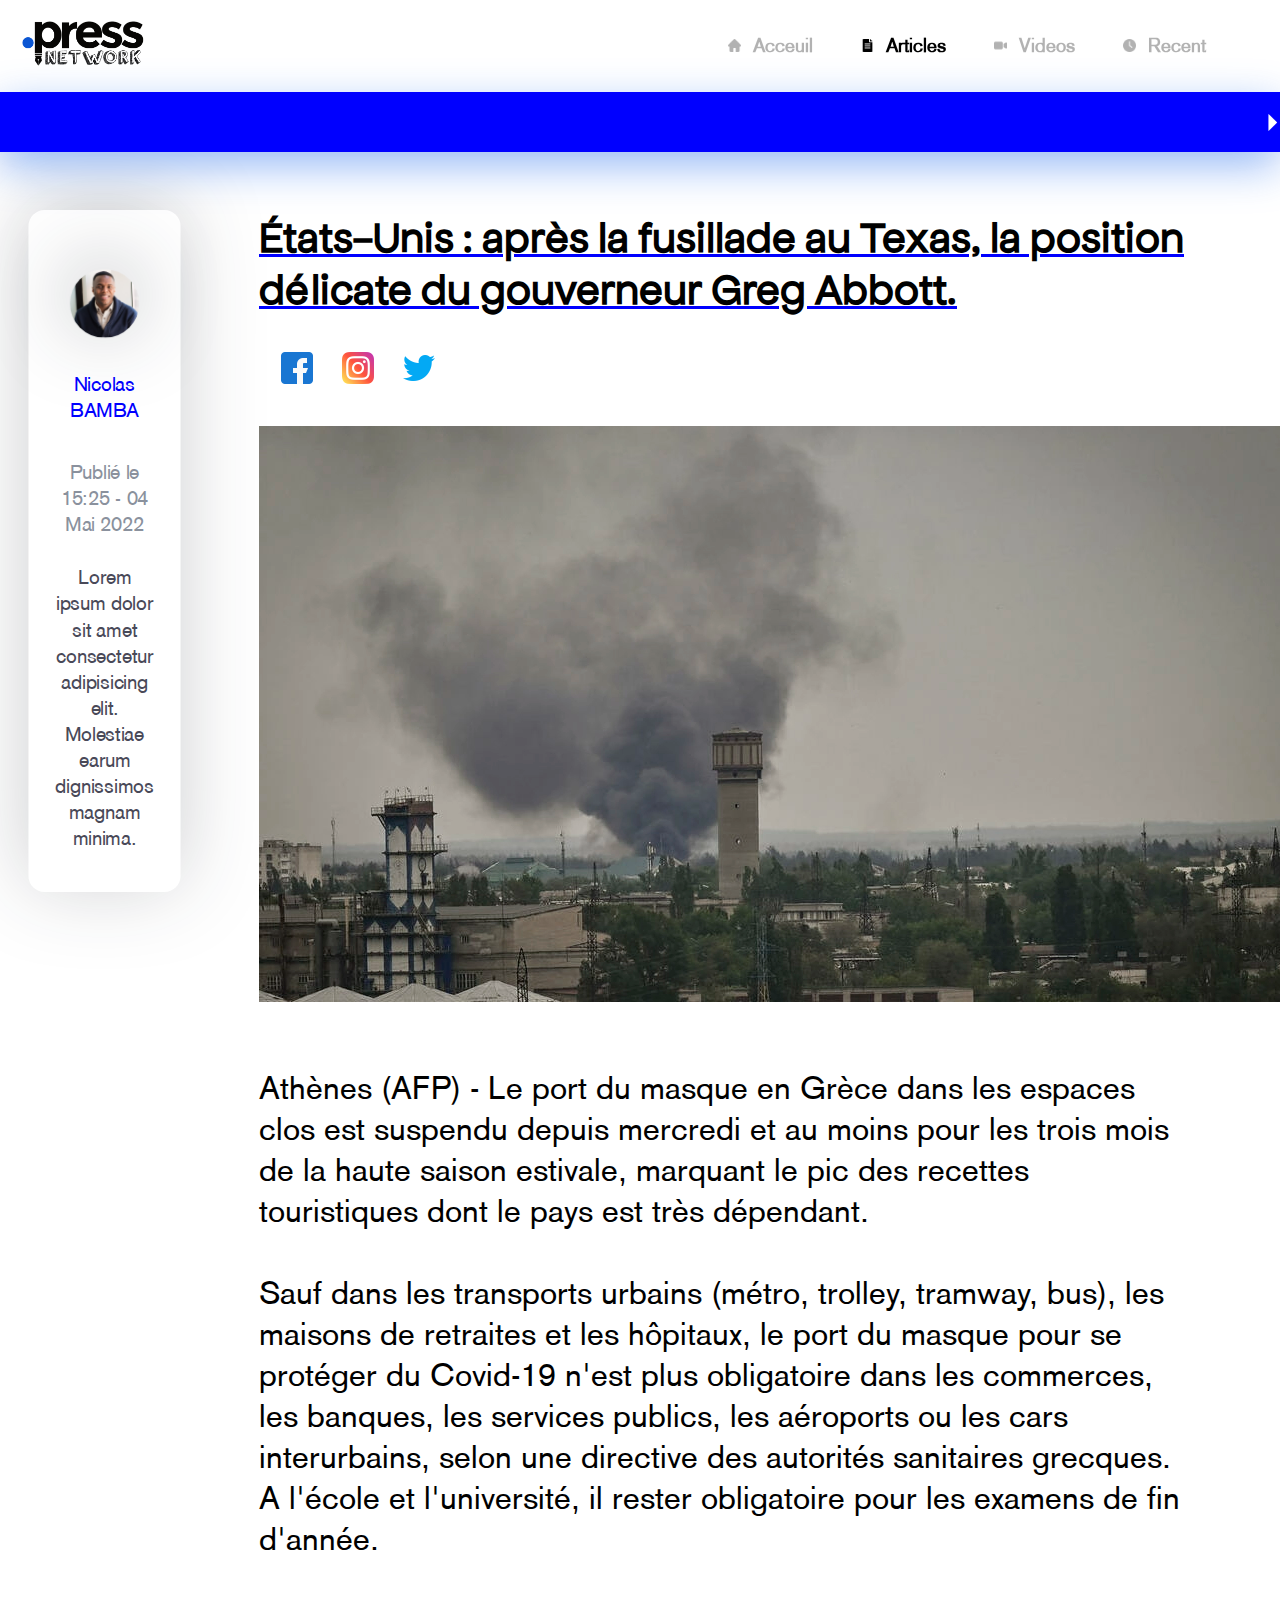
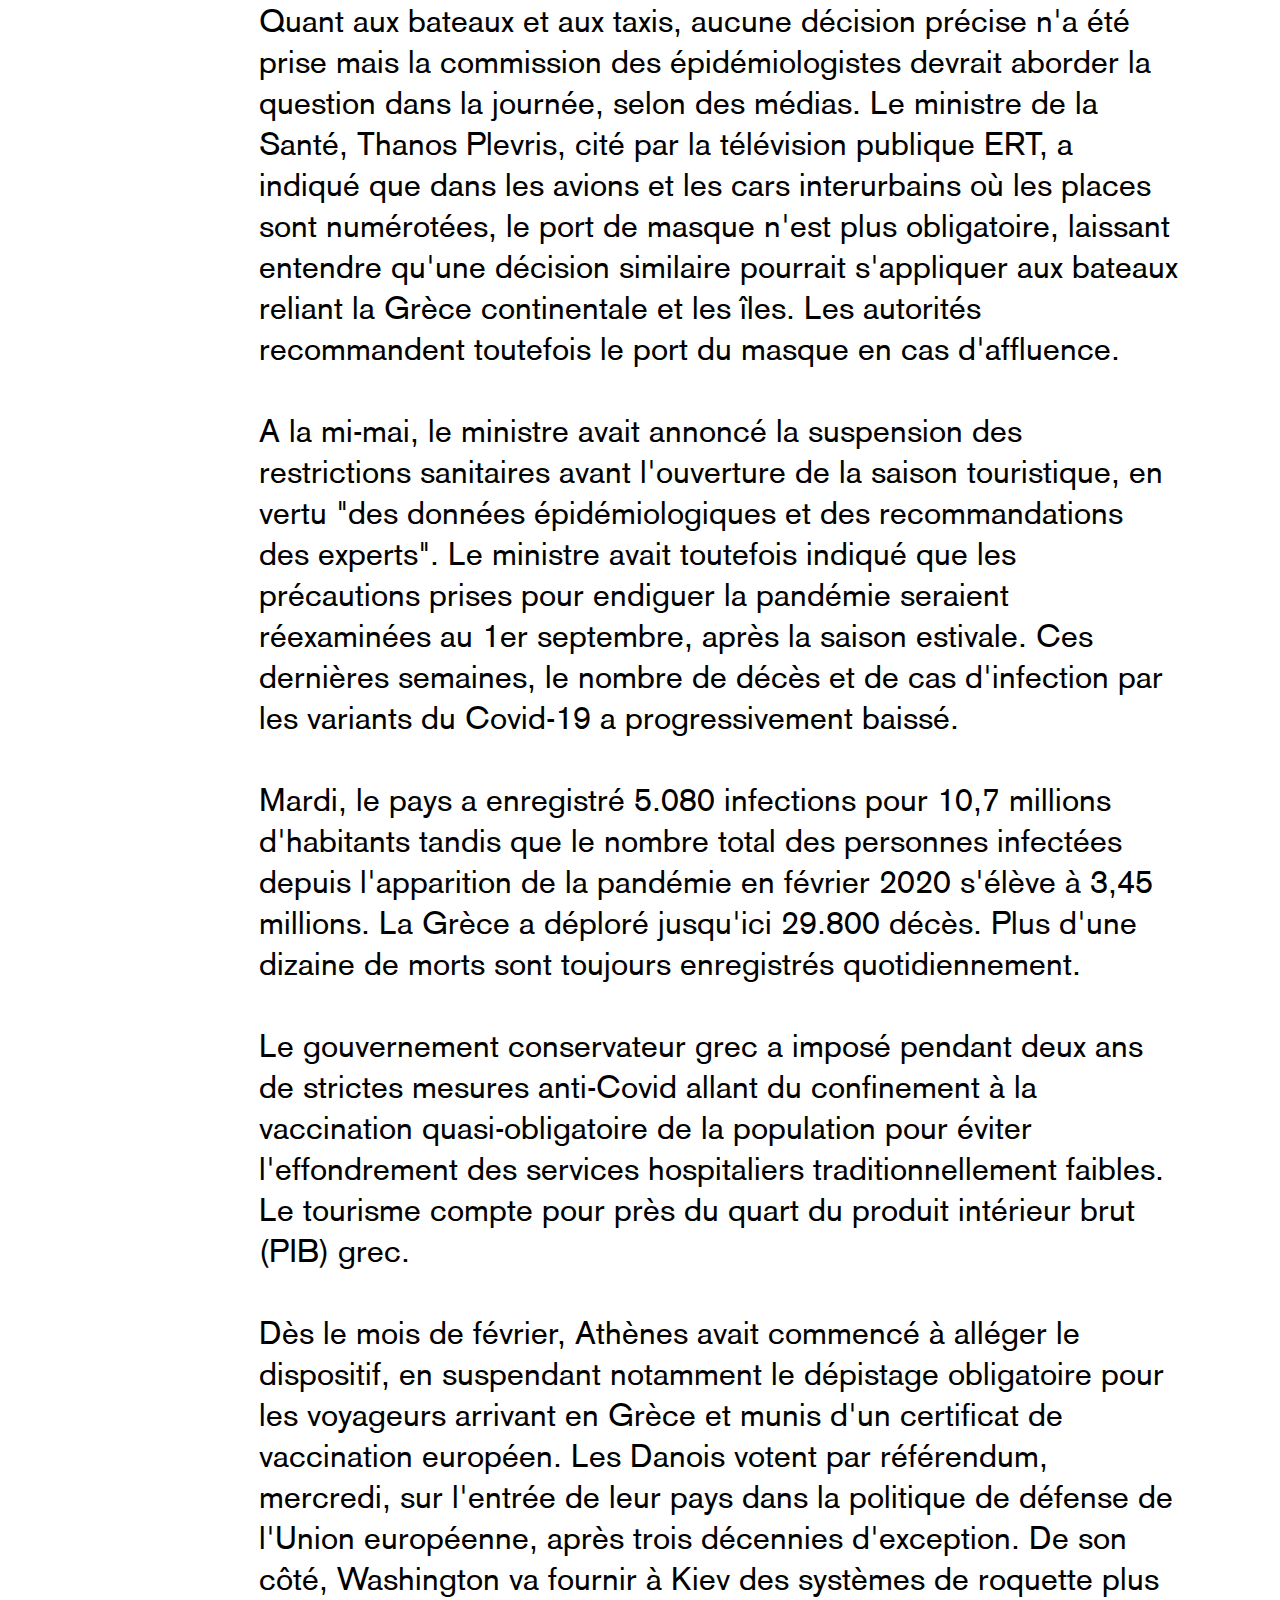
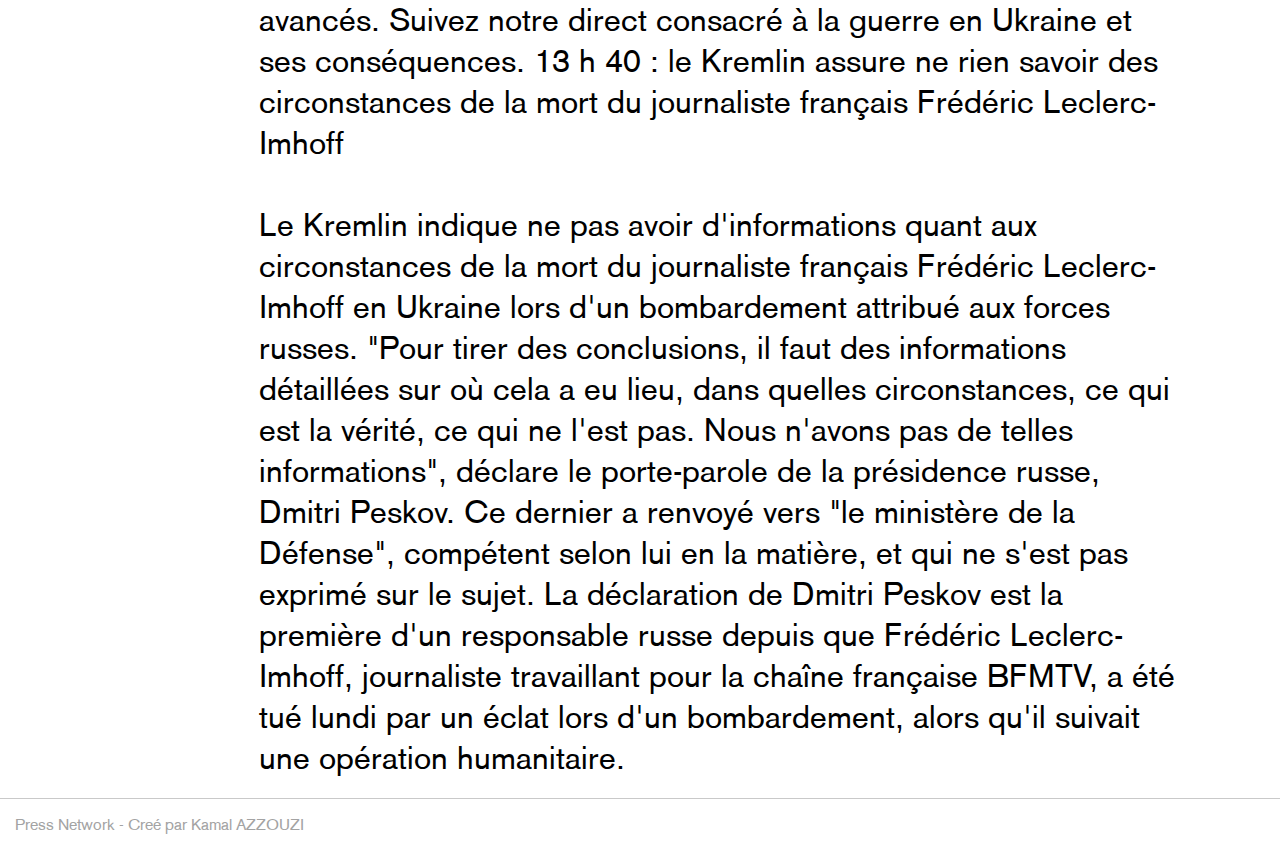
==== article-page.html @ fc808756 "v1.0" ====
<!DOCTYPE html>
<html lang="en">
<head>
    <meta charset="UTF-8">
    <meta http-equiv="X-UA-Compatible" content="IE=edge">
    <meta name="viewport" content="width=device-width, initial-scale=1.0">
    <link rel="stylesheet" href="/CSS/style.css">
    <title>Document</title>
</head>
<body>
    <div>
        <nav class="nav-bar"  id="top">
            <a href="#1"><img class="logo" src="/Images/main_logo.png" alt=""></a>
            <ul class="nav-menu">
                <li><img class="nav-icon"  src="/Images/home.png" alt=""><a href="index.html">Acceuil</a></li>
                <li id="current"><img class="nav-icon" src="/Images/letter.png" alt=""><a href="article.html">Articles</a></li>
                <li><img class="nav-icon" src="/Images/video-camera.png" alt=""><a href="#3">Videos</a></li>
                <li><img class="nav-icon" src="/Images/time.png" alt=""><a href="#4">Recent</a></li>
            </ul>
            <div class="hamburger">
                <span class="bar"></span>
                <span class="bar"></span>
                <span class="bar"></span>
            </div>
        </nav>
    </div>
    <div class="live">
        <p class="scrolling">⏵ Live news : Le Portugais Joao Almeida, à l'arrivée de la 9e étape du Giro, le 15 mai 2022 à Bockhaus Mountain, près de Chieti &nbsp; &nbsp; &nbsp; &nbsp; ⎼⎼ &nbsp; &nbsp; &nbsp; &nbsp; Guerre en Ukraine: La banque mondiale craint une récession mondiale</p>
    </div>
    <main class="article-page">
        <div class="article-menu">
            <br>
            <ul>
                <center>
                    <li><img src="/Images/pexels-christina-morillo-1181391.jpg.png" class="user" alt=""></li>
                </center>
                <li align="center"><a class="nom" href="">Nicolas BAMBA</a></li>
                <li align="center"><p class="date-publication">Publié le 15:25 - 04 Mai 2022</p></li>
                <li align="center"><p class="user-desc">Lorem ipsum dolor sit amet consectetur adipisicing elit. Molestiae earum dignissimos magnam minima.</p></li>
            </ul>
        </div>
        <div class="article-text">
            <h1 align="left">États-Unis : après la fusillade au Texas, la position délicate du gouverneur Greg Abbott.</h1>
            <br>
            <div class="socials">
                <ul class="social-links">
                    <li><a href=""><img src="/Images/facebook.png" alt=""></a></li>
                    <li><a href=""><img src="/Images/instagram.png" alt=""></a></li>
                    <li><a href=""><img src="/Images/twitter.png" alt=""></a></li>
                </ul>
            </div>
            <img src="/Images/000_32AN9K9-1.webp" alt="">
            <br>
            <p>
                Athènes (AFP) - Le port du masque en Grèce dans les espaces clos est suspendu depuis mercredi et au moins pour les trois mois de la haute saison estivale, marquant le pic des recettes touristiques dont le pays est très dépendant. <br> <br>

            Sauf dans les transports urbains (métro, trolley, tramway, bus), les maisons de retraites et les hôpitaux, le port du masque pour se protéger du Covid-19 n'est plus obligatoire dans les commerces, les banques, les services publics, les aéroports ou les cars interurbains, selon une directive des autorités sanitaires grecques.

            A l'école et l'université, il rester obligatoire pour les examens de fin d'année. <br> <br>

            Quant aux bateaux et aux taxis, aucune décision précise n'a été prise mais la commission des épidémiologistes devrait aborder la question dans la journée, selon des médias.

            Le ministre de la Santé, Thanos Plevris, cité par la télévision publique ERT, a indiqué que dans les avions et les cars interurbains où les places sont numérotées, le port de masque n'est plus obligatoire, laissant entendre qu'une décision similaire pourrait s'appliquer aux bateaux reliant la Grèce continentale et les îles.

            Les autorités recommandent toutefois le port du masque en cas d'affluence. <br> <br>

            A la mi-mai, le ministre avait annoncé la suspension des restrictions sanitaires avant l'ouverture de la saison touristique, en vertu "des données épidémiologiques et des recommandations des experts".

            Le ministre avait toutefois indiqué que les précautions prises pour endiguer la pandémie seraient réexaminées au 1er septembre, après la saison estivale.

            Ces dernières semaines, le nombre de décès et de cas d'infection par les variants du Covid-19 a progressivement baissé. <br> <br>

            Mardi, le pays a enregistré 5.080 infections pour 10,7 millions d'habitants tandis que le nombre total des personnes infectées depuis l'apparition de la pandémie en février 2020 s'élève à 3,45 millions.

            La Grèce a déploré jusqu'ici 29.800 décès. Plus d'une dizaine de morts sont toujours enregistrés quotidiennement. <br> <br>

            Le gouvernement conservateur grec a imposé pendant deux ans de strictes mesures anti-Covid allant du confinement à la vaccination quasi-obligatoire de la population pour éviter l'effondrement des services hospitaliers traditionnellement faibles.

            Le tourisme compte pour près du quart du produit intérieur brut (PIB) grec. <br> <br>

            Dès le mois de février, Athènes avait commencé à alléger le dispositif, en suspendant notamment le dépistage obligatoire pour les voyageurs arrivant en Grèce et munis d'un certificat de vaccination européen.

            Les Danois votent par référendum, mercredi, sur l'entrée de leur pays dans la politique de défense de l'Union européenne, après trois décennies d'exception. De son côté, Washington va fournir à Kiev des systèmes de roquette plus avancés. Suivez notre direct consacré à la guerre en Ukraine et ses conséquences.

            13 h 40 : le Kremlin assure ne rien savoir des circonstances de la mort du journaliste français Frédéric Leclerc-Imhoff <br> <br>
            Le Kremlin indique ne pas avoir d'informations quant aux circonstances de la mort du journaliste français Frédéric Leclerc-Imhoff en Ukraine lors d'un bombardement attribué aux forces russes. "Pour tirer des conclusions, il faut des informations détaillées sur où cela a eu lieu, dans quelles circonstances, ce qui est la vérité, ce qui ne l'est pas. Nous n'avons pas de telles informations", déclare le porte-parole de la présidence russe, Dmitri Peskov.

            Ce dernier a renvoyé vers "le ministère de la Défense", compétent selon lui en la matière, et qui ne s'est pas exprimé sur le sujet. La déclaration de Dmitri Peskov est la première d'un responsable russe depuis que Frédéric Leclerc-Imhoff, journaliste travaillant pour la chaîne française BFMTV, a été tué lundi par un éclat lors d'un bombardement, alors qu'il suivait une opération humanitaire.
            </p>
        </div>
    </main>
    <footer>
        <p>Press Network - Creé par Kamal AZZOUZI</p>
    </footer>
    <script src="script.js"></script>
</body>
</html>
---- CSS/style.css ----
*
{
    font-family: akzidenz;
    padding: 0;
    margin: 0;
    box-sizing: border-box;
    scroll-behavior: smooth;
}

h1, h2, h3, h4, h5, h6{
    font-family: Apfel;
}

@font-face {
    font-family: Akzidenz;
    src: url(/Fonts/Akzidenz-grotesk-roman.ttf);
}

@font-face {
    font-family: Apfel;
    src: url(/Fonts/ApfelGrotezk-Regular.otf);
}

.main{
    padding-top: 30px;
    padding-left: 20px;
    display: flex;
    gap: 20px;
}

/*     Nav Bar Styling     */

.logo
{   
    filter: hue-rotate(230deg);
    width: 8em;
    transition: all 0.3s ease;
}

.logo:hover
{   
    transform: skew(3deg);
}

.nav-bar{
    z-index: 1000;
    padding: 20px;
    width: 100%;
    align-items: center;
    display: flex;
    background-color: rgb(255, 255, 255);
    filter: drop-shadow(-1px -10px 46px rgba(21, 27, 37, 0.139));
    list-style: none;
    text-decoration: none;
    justify-content: space-between;
}

.nav-menu{
    display: flex;
    justify-content: space-between;
    align-items: center;
}

.nav-bar ul{
    padding-right: 30px;
}

#current{    
    filter: opacity(100%);
}

.nav-icon{
    width: 25px;
    padding-right: 12px;
}

.nav-bar li {
    display: inline-block;
    padding: 0px 24px 0px 24px;
    position: relative;
    transition: all 0.23s linear;
    top: 0;
    filter: opacity(30%);
}

.nav-bar li a:hover{
    color: rgb(0, 0, 0);
    text-decoration: blue 1.3px underline;
}

.nav-bar li a{
    font-family: Akzidenz;
    font-weight: 600;
    font-size: 19px;
    text-decoration: none;
    color: rgb(0, 0, 0);
}

.nav-bar li:hover{
    top: -4px;
    filter: opacity(100%);
}

.hamburger{
    display: none;
    cursor: pointer;
}

.bar{
    display: block;
    width: 25px;
    height: 3px;
    margin: 5px auto;
    -webkit-transition: all 0.23s ease-in-out;
    transition: all 0.23s ease-in-out;
    background-color: rgb(189, 199, 205);
}

@media(max-width: 868px)
{
    .hamburger{
        display: block;
    }

    .hamburger.active .bar:nth-child(2){
        opacity: 0;
    }

    .hamburger.active .bar:nth-child(1){
        transform: translateY(8px) rotate(45deg);
    }

    .hamburger.active .bar:nth-child(3){
        transform: translateY(-8px) rotate(-45deg);
    }

    .live{
        position: relative;
    }

    .nav-bar{
        position: fixed;
    }

    .main{
        padding-top: 60px;
    }

    .nav-menu{
        position: fixed;
        right: -100%;
        top: 70px;
        gap: 0;
        flex-direction: column;
        background-color: white;
        width: 100%;
        text-align: center;
        transition: 0.3s;
    }

    .nav-menu li{
        margin: 16px 0;
        padding-bottom: 20px;
    }

    .nav-menu.active{
        right: 0;
    }

}

/*      Live tag styling    */

.live{
    position: sticky;
    z-index: 1;
    padding: 0.6em;
    top: 0px;
    overflow: hidden;
    width: 100%;
    filter: drop-shadow(-1px 14px 22px rgba(5, 90, 238, 0.411));
    font-size: 1.5em;
    background-color: blue;
    color: white;
}

.scrolling{
    white-space: nowrap;
    transform: translateX(100%);
    animation: scrolling 27s linear infinite;
}

@keyframes scrolling{
    0% {
        transform: translateX(100%);
    }
    100% {
        transform: translateX(-100%);
    }
}

/*     Category Menu Styling     */

.category-menu{
    background-color: rgb(255, 255, 255);
    filter: drop-shadow(-1px -10px 46px rgba(21, 27, 37, 0.139));
    border-radius: 18px;
    padding: 20px 50px 70px 17px;
    width: 230px;
    height: 500px;
}

.category-menu h3{
    font-family: Apfel;
    font-size: 2.5em;
    color: black;
}

.category-menu li{
    font-size: 1.4em;
    padding: 15px 0px 15px 0px;
    list-style: none;
    transition: all 0.23s linear;
    left: 0px;
}

.category-menu a{
    font-family: Akzidenz;
    position: relative;
    text-decoration: none;
    color: rgb(135, 149, 156);
    transition: all 0.23s linear;
    left: 0px;
}

.category-menu a:hover{
    color: blue;
    left: 9px;
    text-decoration: blue 1.3px underline;
}

/*     Main heading Styling     */

.mainTitle{
    padding-top: 30px;
    font-size: 4em;
    padding-left: 40px;
    text-decoration: underline;
    text-decoration-color: blue;
}

.main-heading{
    background-color: rgb(255, 255, 255);
    filter: drop-shadow(-1px -10px 26px rgba(21, 27, 37, 0.139));
    border-radius: 18px;
    padding: 30px;
    width: 716px;
    height: 740px;
    max-width: 47em;
}

.main-heading img{
    max-width: 45em;
    border-radius: 13px;
    width: 41em;
}

.article-title a{
    padding-top: 2px;
    padding-bottom: 20px;
    font-size: 1.5em;
    text-decoration: none;
    color: black;
    position: relative;
    left: 0;
    transition: all 0.23s ease-in;
}

.article-title a:hover{
    text-decoration: underline 2px blue;
    left: 10px;
}

.date-publication{
    padding-top: 10px;
    color: rgb(138, 145, 157);
}

.description{
    padding-top: 10px;
    color: rgb(171, 178, 189);
}

.read-more{
    padding: 0.7em 2em 0.7em 2em;
    font-size: 1em;
    color: black;
    cursor: pointer;
    background: none;
    border: 2px solid black;
    border-radius: 8px;
    transition: all 0.2s ease-in-out;
}

.read-more:hover{
    
    color: rgb(255, 255, 255);
    background: blue;
    border: 2px solid blue;
    filter: drop-shadow(-1px -1px 12px rgba(0, 89, 255, 0.641));

}

/*     Card heading Styling     */

.cards h1{
    font-size: 3.7em;
    padding-left: 20px;
    text-decoration: underline 3px;
    text-decoration-color: blue;
}

.small-card{
    display: flex;
    width: 90%;
    background-color: rgb(255, 255, 255);
    filter: drop-shadow(-1px -1px 12px rgba(21, 27, 37, 0.139));
    border-radius: 18px;
    padding: 17px;
    margin-bottom: 15px;
}

.card-img{
    border-radius: 12px;
    height: 60px;
}

.date-publication-card{
    padding-top: 10px;
    color: rgb(138, 145, 157);
}

.desc{
    padding-left: 10px;
}

.card-title a{
    font-size: 0.9em;
    width: 60%;
    text-decoration: none;
    color: black;
    transition: all 0.23s ease-in;
}

.card-title a:hover{
    font-size: 0.9em;
    width: 60%;
    text-decoration: underline 2px blue;
}

.card-description{
    color: rgb(171, 178, 189);
}

/*     Video Section Styling     */

.videos{
    padding: 40px;
}

.video-card{
    padding: 10px;
    width: 80%;
    background-color: rgb(255, 255, 255);
    filter: drop-shadow(-1px -1px 12px rgba(21, 27, 37, 0.139));
    border-radius: 6px;
    transition: all 0.23s ease;
}

.video-card:hover{
    transform: scale(1.03);
}

.videos h1{
    font-size: 3.7em;
    padding-left: 20px;
    text-decoration: underline 3px;
    text-decoration-color: blue;
}

.vid-list{
    display: flex;
    list-style: none;
}

.video-img{
    border-radius: 7px;
    width: 100%;
}

.video-card .card-title{
    font-size: 1.2em;
    width: 100%;
}

.video-card .card-description{
    width: 100%;
}

.video-card .desc{
    padding-left: 0;
}

/*     Trending Section Styling     */

.trending{
    padding: 20px;
    justify-content: center;
}

.main-trends{
    justify-content: space-around;
    display: flex;
    flex-wrap: wrap;
    gap: 40px;
}

.trending h1{
    font-size: 3.7em;
    padding-left: 20px;
    text-decoration: underline 3px;
    text-decoration-color: blue;
}

/*      Back to top button styling     */

.go-top{
    cursor: pointer;
    width: 50px;
    height: 50px;
    position: fixed;
    bottom: 0px;
    right: 0px;
    margin: 12px;
    margin-bottom: 64px;
    padding: 12px;
    border-radius: 7px;
    background-color: blue;
    filter: drop-shadow(-1px -1px 12px rgba(58, 94, 155, 0.315));
    transition: all 0.3s ease;
}

.go-top:hover{
    transform: rotate(5deg);
    filter: drop-shadow(-1px -1px 12px rgba(0, 89, 255, 0.641));
}

.up-arrow{
    width: 20px;
    filter: invert(1);
}

/*     Footer Styling     */

footer{
    bottom: 0;
    width: 100%;
    background-color: white;
    border-top: 1px solid rgb(201, 201, 201);
    color: rgb(163, 163, 163);
    padding: 15px;
}

@media only screen and (max-width: 1350px) {
    .category-menu{
        display: none;
    }

    .main-heading{
        margin: auto;
        width: 90%;
    }

    .main-heading img{
        width: 100%;
    }

    .main{
        display: block;
    }

    .small-card{
        margin: auto;
    }

    .vid-list{
        display: block;
    }

    .vid-list li{
        padding: 19px;
    }

    .go-top{
        display: none;
    }

    .cards h1{
        padding-top: 30px;
    }

    .article-content .article-card{
        display: block;
        width: 80%;
    }

    .article-page{
        display: none;
    }

}

/**     ARTICLE PAGE STYLING    **/

.article-card{
    width: 40%;
    background-color: rgb(255, 255, 255);
    filter: drop-shadow(-1px -1px 12px rgba(21, 27, 37, 0.139));
    border-radius: 18px;
    padding: 21px;
    margin-bottom: 15px;
}

.article-content h1{
    padding-top: 37px;
    font-size: 3.7em;
    padding-left: 120px;
    text-decoration: underline 3px;
    text-decoration-color: blue;
}

.cards{
    align-self: center;
    justify-content: center;
    margin: auto;
    display: flex;
    flex-wrap: wrap;
    gap: 22px;
    
}

.article-card .card-title a{
    font-size: 1.2em;
    text-decoration: none;
    color: rgb(0, 0, 0);
    transition: all 0.23s ease-in;
}

/**     article page styling    **/

.article-page{
    display: flex;
    padding: 20px;
}

.article-text{
    padding-left: 70px;
}

.article-page h1{
    padding-top: 37px;
    width: 100%;
    font-size: 2.7em;
    text-decoration: underline 3px;
    text-decoration-color: blue;
}

.user{
    border-radius: 99px;
    width: 70%;
    filter: drop-shadow(-1px -10px 46px rgba(21, 27, 37, 0.324));
}

.article-menu{
    background-color: rgb(255, 255, 255);
    filter: drop-shadow(-1px -10px 46px rgba(21, 27, 37, 0.219));
    border-radius: 18px;
    padding: 30px;
    width: 120%;
    height: 100%;
    transform: scale(0.9);
}

.article-menu li{
    font-size: 1.4em;
    padding: 15px 0px 15px 0px;
    list-style: none;
    transition: all 0.23s linear;
}

.article-menu a{
    font-family: Akzidenz;
    text-decoration: none;
    color: blue;
    transition: all 0.23s linear;
}

.user-desc{
    color: rgb(73, 73, 88);
}

.article-menu a:hover{
    color: blue;
}

.article-text p{
    font-size: 2em;
    padding-top: 60px;
    width: 90%;
}

.social-links{
    padding: 12px;
    display: flex;
    list-style: none;
    gap: 21px;
    padding-bottom: 40px;
}

.social-links li{
    border-radius: 12px;
    width: 40px;
    height: 40px;
    padding: 6px 10px;
}

.social-links li a img{
    width: 160%;
}
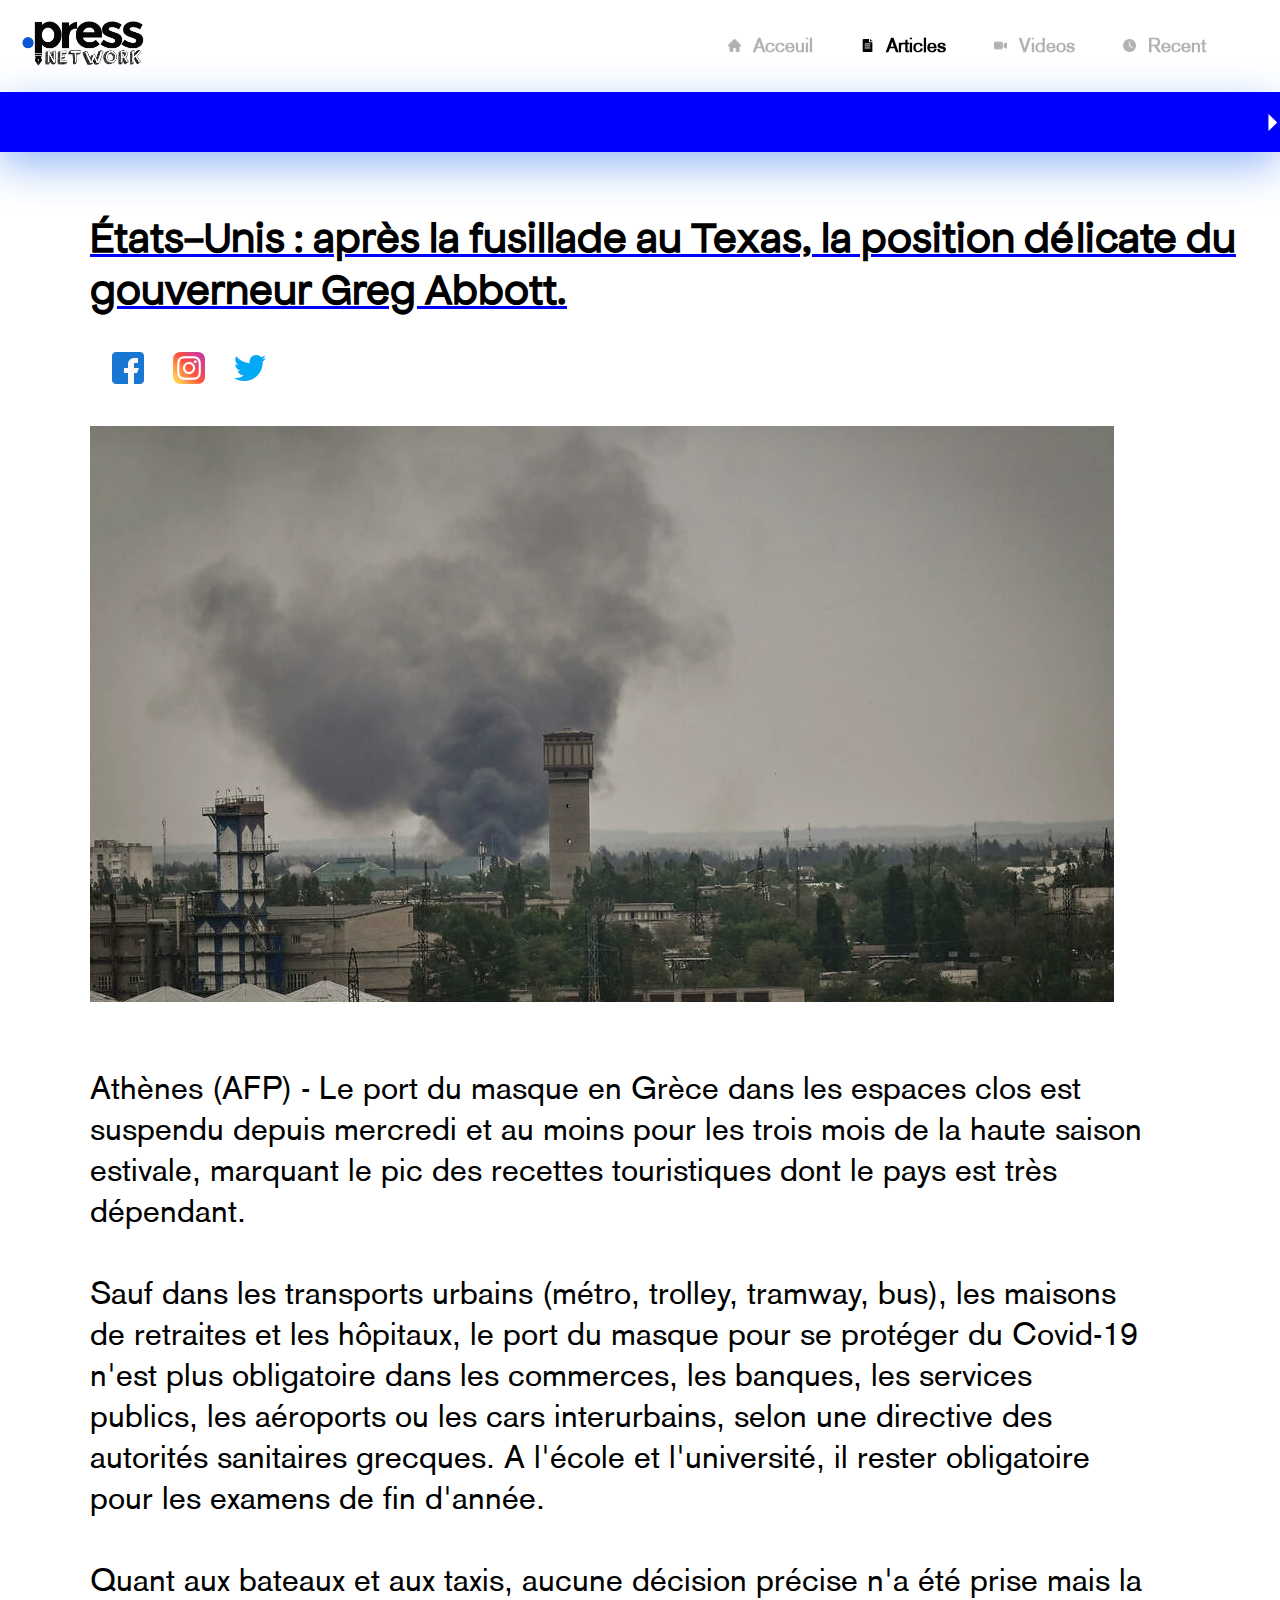
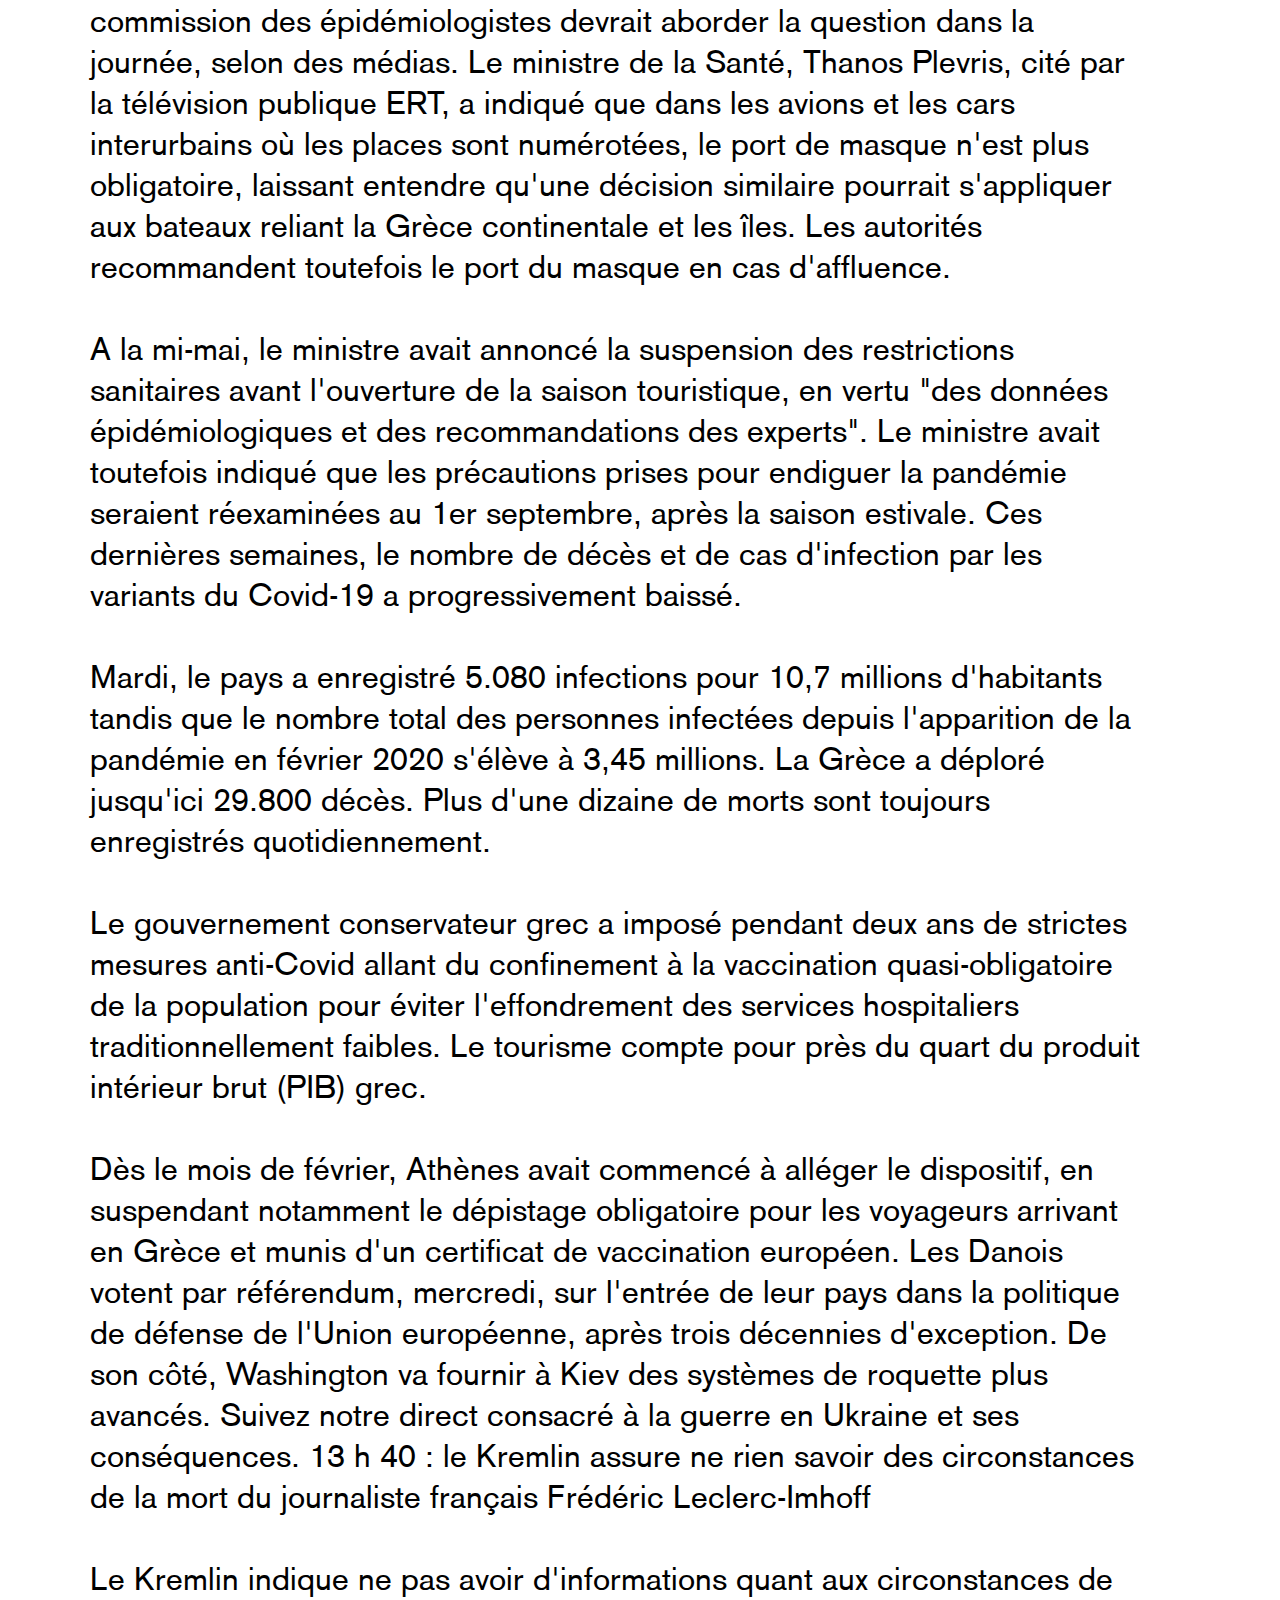
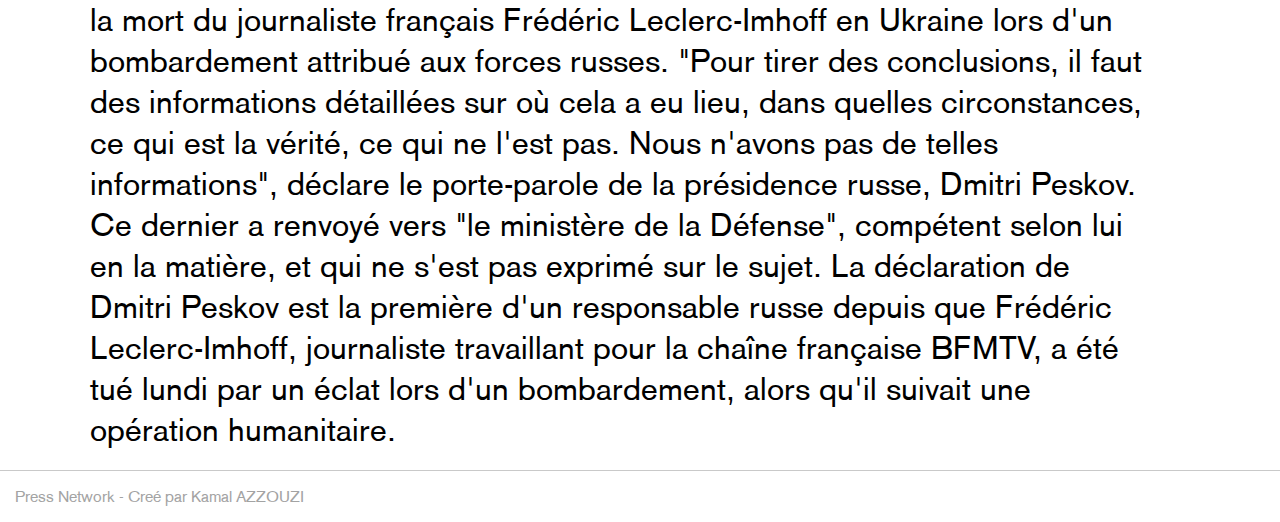
==== commit f951cd94: "Bugs Fixed" ====
--- a/article-page.html
+++ b/article-page.html
@@ -49,7 +49,7 @@
                     <li><a href=""><img src="/Images/twitter.png" alt=""></a></li>
                 </ul>
             </div>
-            <img src="/Images/000_32AN9K9-1.webp" alt="">
+            <img class="mainPic" src="/Images/000_32AN9K9-1.webp" alt="">
             <br>
             <p>
                 Athènes (AFP) - Le port du masque en Grèce dans les espaces clos est suspendu depuis mercredi et au moins pour les trois mois de la haute saison estivale, marquant le pic des recettes touristiques dont le pays est très dépendant. <br> <br>
--- a/CSS/style.css
+++ b/CSS/style.css
@@ -514,7 +514,7 @@
         width: 80%;
     }
 
-    .article-page{
+    .article-menu{
         display: none;
     }
 
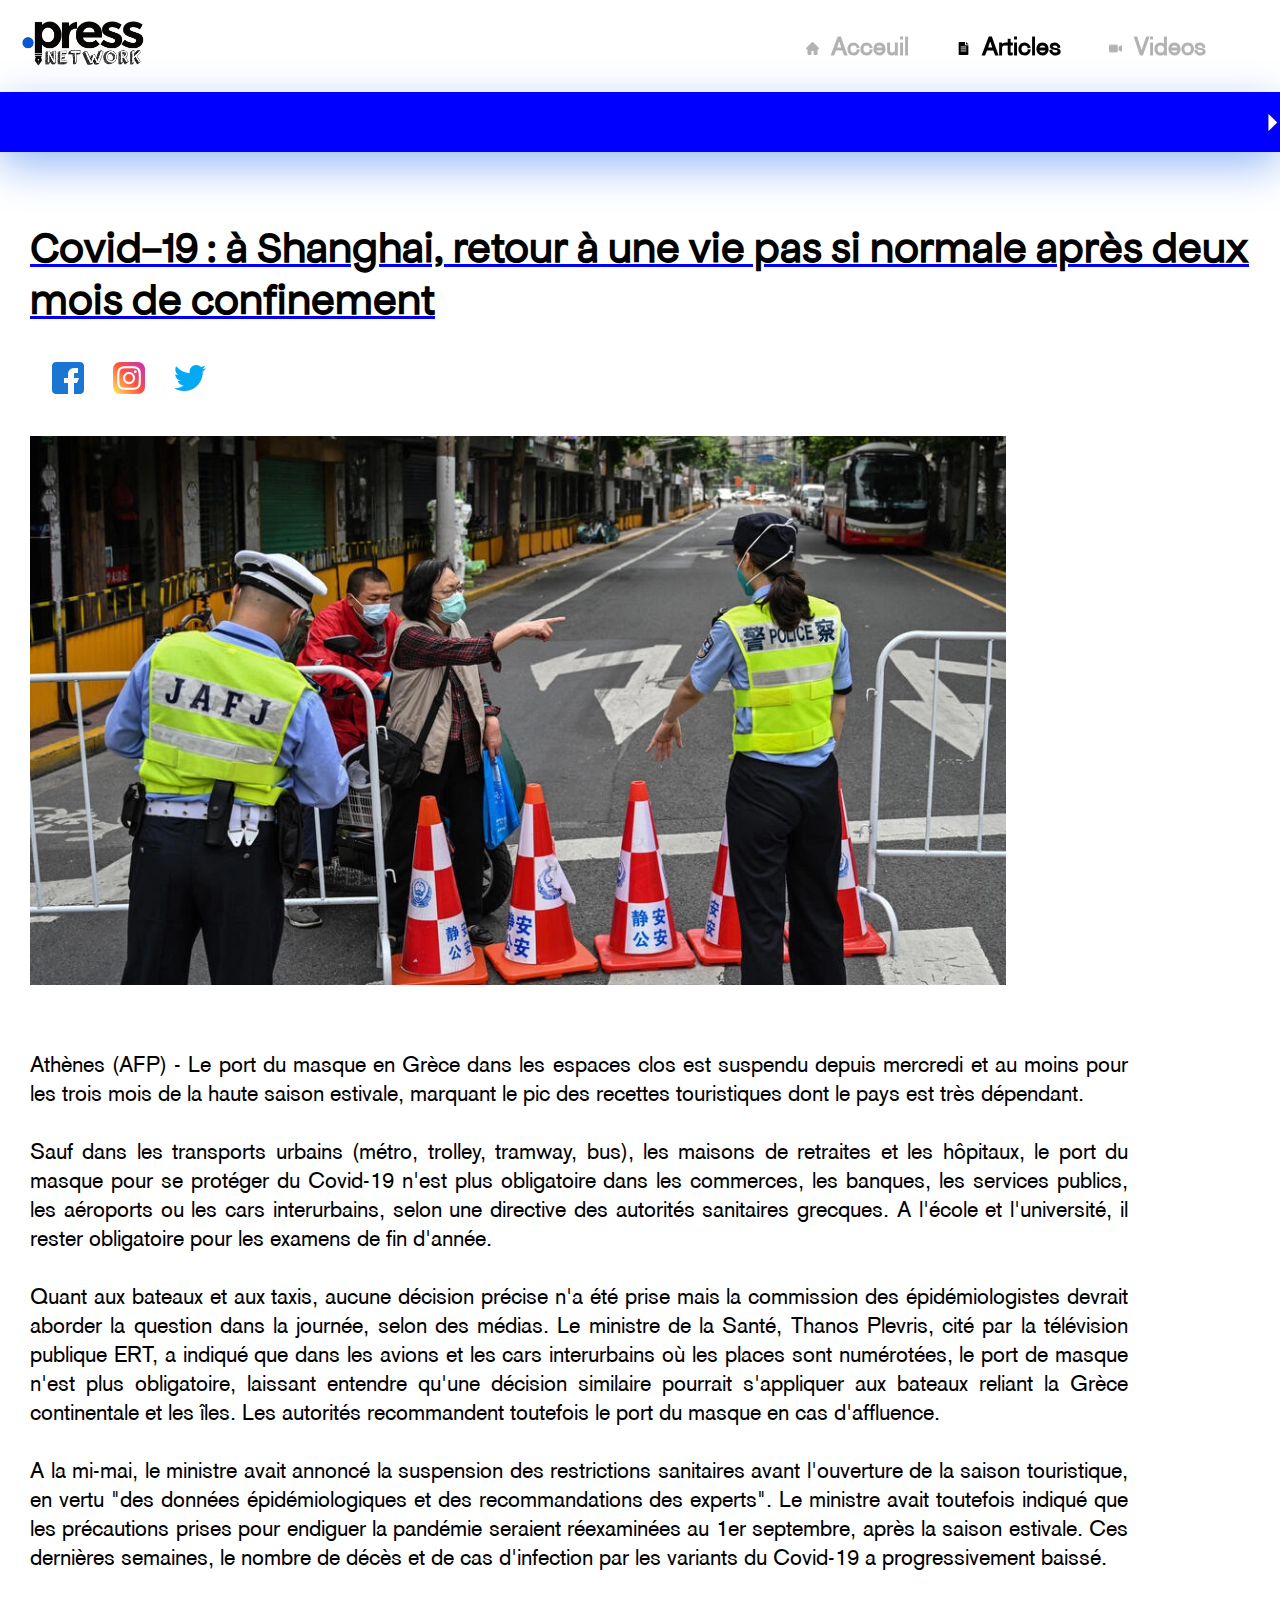
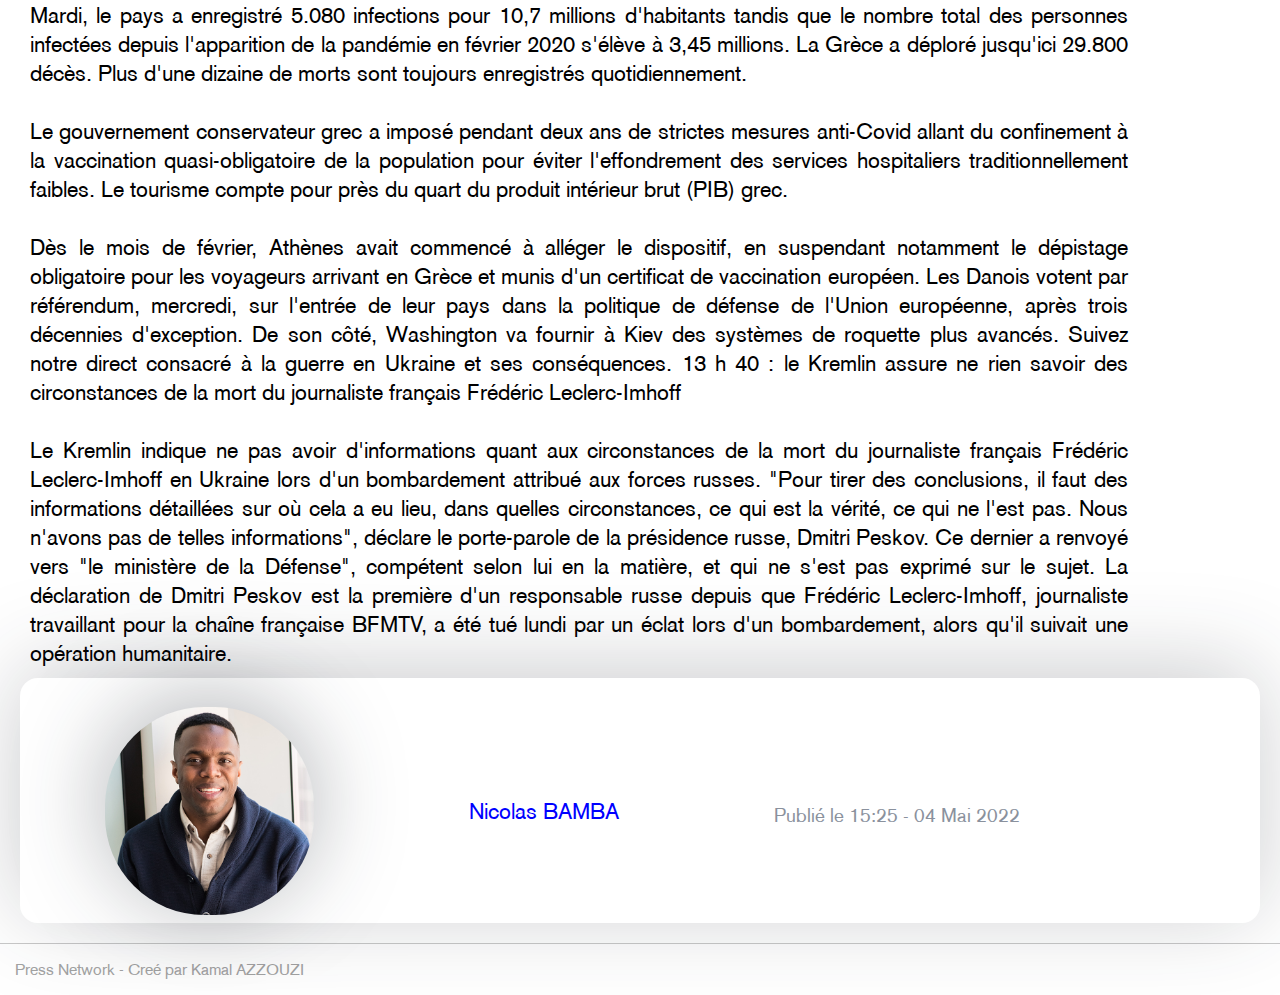
==== commit edcd87e4: "v2" ====
--- a/article-page.html
+++ b/article-page.html
@@ -5,7 +5,8 @@
     <meta http-equiv="X-UA-Compatible" content="IE=edge">
     <meta name="viewport" content="width=device-width, initial-scale=1.0">
     <link rel="stylesheet" href="/CSS/style.css">
-    <title>Document</title>
+    <link rel="shortcut icon" href="/Images/favicon.ico" type="image/x-icon">
+    <title>États-Unis : après la fusillade au Texas, la position délicate du gouverneur Greg Abbott. | PressNetwork</title>
 </head>
 <body>
     <div>
@@ -14,8 +15,7 @@
             <ul class="nav-menu">
                 <li><img class="nav-icon"  src="/Images/home.png" alt=""><a href="index.html">Acceuil</a></li>
                 <li id="current"><img class="nav-icon" src="/Images/letter.png" alt=""><a href="article.html">Articles</a></li>
-                <li><img class="nav-icon" src="/Images/video-camera.png" alt=""><a href="#3">Videos</a></li>
-                <li><img class="nav-icon" src="/Images/time.png" alt=""><a href="#4">Recent</a></li>
+                <li><img class="nav-icon" src="/Images/video-camera.png" alt=""><a href="video.html">Videos</a></li>
             </ul>
             <div class="hamburger">
                 <span class="bar"></span>
@@ -36,11 +36,10 @@
                 </center>
                 <li align="center"><a class="nom" href="">Nicolas BAMBA</a></li>
                 <li align="center"><p class="date-publication">Publié le 15:25 - 04 Mai 2022</p></li>
-                <li align="center"><p class="user-desc">Lorem ipsum dolor sit amet consectetur adipisicing elit. Molestiae earum dignissimos magnam minima.</p></li>
             </ul>
         </div>
         <div class="article-text">
-            <h1 align="left">États-Unis : après la fusillade au Texas, la position délicate du gouverneur Greg Abbott.</h1>
+            <h1 align="left">Covid-19 : à Shanghai, retour à une vie pas si normale après deux mois de confinement</h1>
             <br>
             <div class="socials">
                 <ul class="social-links">
@@ -49,9 +48,9 @@
                     <li><a href=""><img src="/Images/twitter.png" alt=""></a></li>
                 </ul>
             </div>
-            <img class="mainPic" src="/Images/000_32AN9K9-1.webp" alt="">
+            <img class="mainPic" src="/Images/shanghai.webp" alt="">
             <br>
-            <p>
+            <p class="main-text">
                 Athènes (AFP) - Le port du masque en Grèce dans les espaces clos est suspendu depuis mercredi et au moins pour les trois mois de la haute saison estivale, marquant le pic des recettes touristiques dont le pays est très dépendant. <br> <br>
 
             Sauf dans les transports urbains (métro, trolley, tramway, bus), les maisons de retraites et les hôpitaux, le port du masque pour se protéger du Covid-19 n'est plus obligatoire dans les commerces, les banques, les services publics, les aéroports ou les cars interurbains, selon une directive des autorités sanitaires grecques.
@@ -88,7 +87,24 @@
             Ce dernier a renvoyé vers "le ministère de la Défense", compétent selon lui en la matière, et qui ne s'est pas exprimé sur le sujet. La déclaration de Dmitri Peskov est la première d'un responsable russe depuis que Frédéric Leclerc-Imhoff, journaliste travaillant pour la chaîne française BFMTV, a été tué lundi par un éclat lors d'un bombardement, alors qu'il suivait une opération humanitaire.
             </p>
         </div>
+        <div class="article-menu-mobile">
+            <br>
+            <ul>
+                <img src="/Images/pexels-christina-morillo-1181391.jpg.png" class="user" alt="">
+                <li><a class="nom" href="">Nicolas BAMBA</a></li>
+                <li><p class="date-publication">Publié le 15:25 - 04 Mai 2022</p></li>
+                <li><p class="user-desc">Lorem ipsum dolor sit amet consectetur.</p></li>
+            </ul>
+        </div>
     </main>
+
+    <a href="#top">
+        <div class="go-top">
+            <center>
+                <img class="up-arrow" src="/Images/up-arrow.png" alt="">
+            </center>
+        </div>
+    </a>
     <footer>
         <p>Press Network - Creé par Kamal AZZOUZI</p>
     </footer>
--- a/CSS/style.css
+++ b/CSS/style.css
@@ -91,7 +91,7 @@
 .nav-bar li a{
     font-family: Akzidenz;
     font-weight: 600;
-    font-size: 19px;
+    font-size: 25px;
     text-decoration: none;
     color: rgb(0, 0, 0);
 }
@@ -99,6 +99,37 @@
 .nav-bar li:hover{
     top: -4px;
     filter: opacity(100%);
+}
+
+.themes{
+    z-index: 1000;
+    padding: 20px;
+    width: 100%;
+    align-items: center;
+    background-color: rgb(255, 255, 255);
+    filter: drop-shadow(-1px -10px 46px rgba(21, 27, 37, 0.139));
+    list-style: none;
+    text-decoration: none;
+}
+
+.themes ul{
+    display: flex;
+    justify-content: space-around;
+    list-style: none;
+    text-decoration: none;
+    color: black;
+}
+
+.themes li a{
+    text-decoration: none;
+    color: rgb(117, 117, 117);
+    font-size: 22px;
+    transition: all 0.23s ease-in-out;
+}
+
+.themes li a:hover{
+    text-decoration: underline blue 2px;
+    color: blue;
 }
 
 .hamburger{
@@ -167,6 +198,15 @@
         right: 0;
     }
 
+    iframe{
+        width: 386px;
+        height: 230px;
+    }
+
+    .themes{
+        display: none;
+    }
+
 }
 
 /*      Live tag styling    */
@@ -254,8 +294,6 @@
     filter: drop-shadow(-1px -10px 26px rgba(21, 27, 37, 0.139));
     border-radius: 18px;
     padding: 30px;
-    width: 716px;
-    height: 740px;
     max-width: 47em;
 }
 
@@ -518,43 +556,126 @@
         display: none;
     }
 
-}
-
-/**     ARTICLE PAGE STYLING    **/
-
-.article-card{
+    .article-text{
+        padding: 10px !important;
+    }
+
+    .main-text{
+        font-size: 22px !important;
+        text-align: justify;
+    }
+
+    .article-page{
+        display: block !important;
+    }
+    .article-menu-mobile{
+        display: block !important;
+    }
+
+    .main-article-cards{
+        display: block !important;
+        padding-left: 0px !important;
+        padding: 23px !important;
+    }
+
+    .small-article-cards{
+        display: block !important;
+    }
+
+    .main-article-card{
+        width: 100% !important;
+    }
+
+    .mid-part{
+        display: block !important;
+    }
+}
+
+/**     ARTICLES PAGE STYLING    **/
+
+
+.main-article-cards{
+    align-items: center;
+    justify-content: center;
+    margin: auto;
+    display: flex;
+    gap: 30px;
+    padding-left: 150px;
+}
+
+.main-article-heading{
+    background-color: rgb(255, 255, 255);
+    filter: drop-shadow(-1px -10px 26px rgba(21, 27, 37, 0.139));
+    border-radius: 18px;
+    width: 100%;
+    height: 100%;
+    padding: 30px;
+    max-width: 47em;
+}
+
+.small-article-cards{
+    margin-top: 20px;
+    padding: 10px;
+    display: flex;
+    gap: 30px;
+    flex-wrap: wrap;
+}
+
+.main-article-card{
+    background-color: rgb(255, 255, 255);
+    filter: drop-shadow(-1px -10px 26px rgba(21, 27, 37, 0.139));
+    border-radius: 18px;
+    padding: 30px;
     width: 40%;
-    background-color: rgb(255, 255, 255);
-    filter: drop-shadow(-1px -1px 12px rgba(21, 27, 37, 0.139));
-    border-radius: 18px;
-    padding: 21px;
     margin-bottom: 15px;
 }
 
+.main-article-card .article-title{
+    font-size: 0.9em;
+}
+
+.main-article-heading img{
+    max-width: 45em;
+    border-radius: 13px;
+    width: 41em;
+}
+
 .article-content h1{
+    padding-left: 70px;
     padding-top: 37px;
     font-size: 3.7em;
-    padding-left: 120px;
     text-decoration: underline 3px;
     text-decoration-color: blue;
 }
 
-.cards{
-    align-self: center;
+.mid-part{
+    display: flex;
     justify-content: center;
-    margin: auto;
-    display: flex;
-    flex-wrap: wrap;
-    gap: 22px;
-    
-}
-
-.article-card .card-title a{
-    font-size: 1.2em;
-    text-decoration: none;
-    color: rgb(0, 0, 0);
-    transition: all 0.23s ease-in;
-}
+}
+
+.mid-part .small-card{
+    background-color: rgb(255, 255, 255);
+    filter: drop-shadow(-1px -10px 26px rgba(21, 27, 37, 0.139));
+    border-radius: 18px;
+    padding: 30px;
+    max-width: 47em;
+}
+
+.article-content .small-card{
+    padding: 30px;
+    margin-bottom: 16px;
+    margin: 28px;
+}
+
+.article-content .small-card img{
+    border-radius: 8px;
+    width: 100%;
+}
+
+.article-content .small-card .card-title{
+    font-size: 2em;
+}
+
 
 /**     article page styling    **/
 
@@ -563,8 +684,12 @@
     padding: 20px;
 }
 
+.mainPic{
+    width: 80%;
+}
+
 .article-text{
-    padding-left: 70px;
+    padding-left: 60px;
 }
 
 .article-page h1{
@@ -586,7 +711,7 @@
     filter: drop-shadow(-1px -10px 46px rgba(21, 27, 37, 0.219));
     border-radius: 18px;
     padding: 30px;
-    width: 120%;
+    width: 70%;
     height: 100%;
     transform: scale(0.9);
 }
@@ -636,4 +761,53 @@
 
 .social-links li a img{
     width: 160%;
-}+}
+
+.article-menu-mobile{
+    padding: 8px;
+    justify-content: center;
+    align-items: center;
+    align-content: center;
+    display: none;
+    background-color: rgb(255, 255, 255);
+    filter: drop-shadow(-1px -10px 46px rgba(21, 27, 37, 0.219));
+    border-radius: 18px;
+}
+
+.article-menu-mobile ul{
+    display: flex;
+    justify-content: space-around;
+    align-items: center;
+    align-content: center;
+}
+
+.article-menu-mobile img{
+    width: 17%;
+}
+
+.article-menu-mobile li{
+    font-size: 1.4em;
+    list-style: none;
+    transition: all 0.23s linear;
+}
+
+.article-menu-mobile a{
+    font-family: Akzidenz;
+    text-decoration: none;
+    color: blue;
+    transition: all 0.23s linear;
+}
+.article-menu-mobile .date-publication{
+    font-size: smaller;
+}
+.article-menu-mobile .user-desc{
+    display: none;
+}
+
+/**     themed page styling    **/
+
+#blue{
+    color: blue;
+    text-decoration: underline;
+}
+
